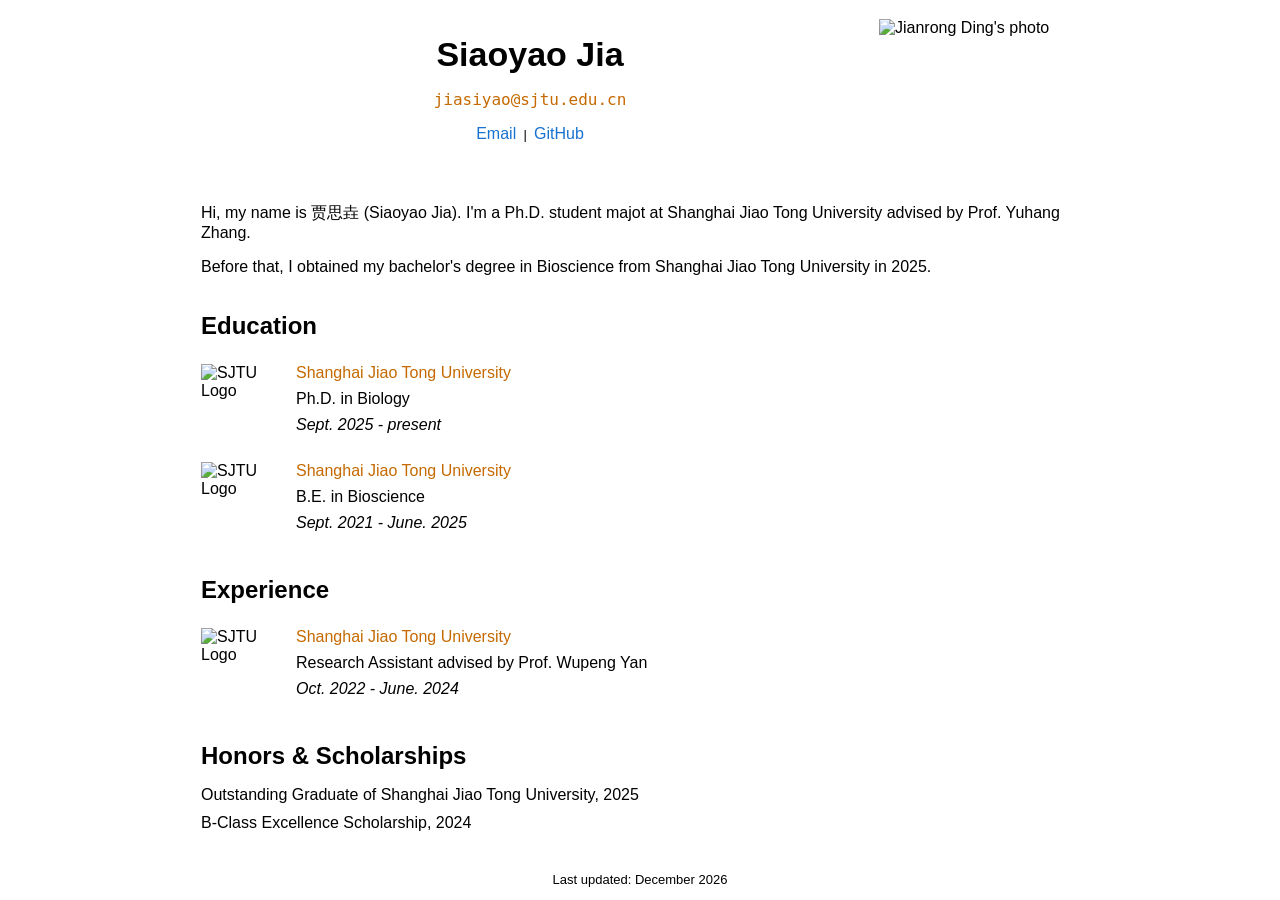
==== index.html @ ac620896 "Add files via upload" ====
<!DOCTYPE html>

<html>

<head>
    <meta charset="utf-8" />
    <meta name="viewport" content="width=device-width, initial-scale=1.0" />
    <title>Siaoyao Jia</title>
    <link rel="stylesheet" href="style.css" />
</head>

<body>
    <table id="main-table">
        <tr>
            <td>
                <table class="sub-table">
                    <tr>
                        <td class="td-with-padding">
                            <div class="info-container">
                                <div class="info-text">
                                    <p class="p-center" id="name">
                                        <name>Siaoyao Jia</name>
                                    </p>
                                    <p class="p-center" id="email">
                                        jiasiyao@sjtu.edu.cn
                                    </p>
        
                                    <p class="p-center smallerFont">
                                        <a href="mailto:jiasiyao@sjtu.edu.cn">Email</a>
                                        &nbsp;|&nbsp;
                                        <a href="https://github.com/lumiererere">GitHub</a>
                                    </p>
                                </div>
                                <img src="imgs/self.jpg" id="self-photo" alt="Jianrong Ding's photo">
                            </div>
                            <br>
                            <p>
                                Hi, my name is 贾思垚 (Siaoyao Jia). I'm a Ph.D. student majot at Shanghai Jiao Tong University advised by Prof. Yuhang Zhang.
                            </p>
                            <p>
                                Before that, I obtained my bachelor's degree in Bioscience from Shanghai Jiao Tong University in 2025.
                            </p>
                        </td>
                    </tr>
                </table>
                <table class="sub-table">
                    <tr>
                        <td class="td-with-padding">
                            <heading>Education</heading>
                            <ul class="no-bullets">
                                <li class="list-item-with-logo">
                                    <img src="imgs/sjtu.png" alt="SJTU Logo" class="logo">
                                    <div class="item-content">
                                        <p class="emphasis" style="margin-bottom: 8px; margin-top: 8px;">Shanghai Jiao Tong University</p>
                                        <p style="margin-bottom: 8px; margin-top: 8px;">Ph.D. in Biology</p>
                                        <p style="margin-bottom: 8px; margin-top: 8px;"><i>Sept. 2025 - present</i></p>
                                    </div>
                                </li>
                                <li class="list-item-with-logo">
                                    <img src="imgs/sjtu.png" alt="SJTU Logo" class="logo">
                                    <div class="item-content">
                                        <p class="emphasis" style="margin-bottom: 8px; margin-top: 8px;">Shanghai Jiao Tong University</span>
                                        <p style="margin-bottom: 8px; margin-top: 8px;">B.E. in Bioscience</p>
                                        <p style="margin-bottom: 8px; margin-top: 8px;"><i>Sept. 2021 - June. 2025</i></span>
                                    </div>
                                </li>
                            </ul>
                        </td>
                    </tr>

                    <tr>
                        <td class="td-with-padding">
                            <heading>Experience</heading>
                            <ol class="no-bullets">
                                <li class="list-item-with-logo">
                                    <img src="imgs/sjtu.png" alt="SJTU Logo" class="logo">
                                    <div class="item-content">
                                        <p class="emphasis" style="margin-bottom: 8px; margin-top: 8px;">Shanghai Jiao Tong University</p>
                                        <p style="margin-bottom: 8px; margin-top: 8px;">Research Assistant advised by Prof. Wupeng Yan</p>
                                        <p style="margin-bottom: 8px; margin-top: 8px;"><i>Oct. 2022 - June. 2024</i></p>
                                    </div>
                                </li>
                            </ol>
                        </td>
                    </tr>

                     
                    <tr>
                        <td class="td-with-padding">
                            <heading>Honors & Scholarships</heading>
                            <ol class="no-bullets">
                                <li class="li-margin">
                                    Outstanding Graduate of Shanghai Jiao Tong University, 2025
                                </li>
                                <li class="li-margin">
                                    B-Class Excellence Scholarship, 2024
                                </li>
                            </ol>
                        </td>
                    </tr>

                    <tr>
                    </tr>
                </table>
            </td>
        </tr>
    </table>
</body>

<p class="p-center smallerFont" id="lastEdited"></p>

<script>
    const lastModified = new Date(document.lastModified);
    const options = { year: 'numeric', month: 'long' };
    document.getElementById("lastEdited").textContent =
        "Last updated: " + lastModified.toLocaleDateString("en-US", options);
</script>

</html>
---- style.css ----
/* ---------Style for table------------- */
body,
td,
th,
tr,
p,
a {
    font-family: Helvetica, Ariel, sans-serif;
    font-size: 16px;
}

/* ---------Style for table------------- */
table {
    border: 0;
    margin: auto;
    border-spacing: 0;
    border-collapse: collapse;
}

/* Inherit from table and set its width */
#main-table {
    width: 900px;
}

/* Inherit from table and set its width */
.sub-table {
    width: 100%;
}

/* ---------Style for td-------------------- */

/* td-with-padding */
.td-with-padding {
    padding: 10px;
    width: 100%;
}

.td-no-padding {
    padding-left: 20px;
    width: 100%;
}

/* ---------Style for HOME button-------------------- */

.home {
    position: absolute;
    left: 80%;
}

/* ---------Style for p-------------------- */
.p-center {
    text-align: center;
}

.p-left {
    text-align: left;
}

#email {
    font-family: monospace;
    font-size: 16px;
    color: #c56900;
}

/* ---------Style for name-------------------- */
name {
    font-family: Helvetica, Ariel, sans-serif;
    font-size: 34px;
    font-weight: bold;
}

prj {
    font-family: Helvetica, Ariel, sans-seri;
    font-size: 26px;
}

/* ---------Style for span-------------------- */
.emphasis {
    color: #c56900;
}

.align-right {
    float: right;
    text-align: right;
}

.smallerFont {
    font-size: small;
}

/* ---------Style for a-------------------- */
a {
    color: #1772d0;
    text-decoration: none;
}
a:focus,
a:hover {
    color: #f09228;
    text-decoration: none;
}

/* ---------Style for li-------------------- */
.li-margin {
    margin-bottom: 10px;
}
/* ---------Style for my image-------------------- */
#Weiqi-image {
    width: 200px;
    border-radius: 125px;
}

/* ---------Style for project image-------------------- */
#prj-image {
    width: 840px;
}

/* ---------Style for heading-------------------- */
heading {
    font-family: Helvetica, Ariel, sans-serif;
    font-size: 24px;
    font-weight: bold;
}

.list-item-with-logo {
    display: flex;
    align-items: center; /* This aligns the logo and the text block vertically */
    margin-bottom: 12px;
}
.logo {
    width: 80px;
    height: 70px;
    margin-right: 15px;
    object-fit: contain;
    flex-shrink: 0;
}
.pub-img {
    width: 300px;
    height: 150px;
    margin-right: 10px;
    object-fit: contain;
    flex-shrink: 0;
}
.item-content {
    flex: 1;
}
    /* Remove default list styling */
.no-bullets {
    list-style-type: none;
    padding-left: 0;
}
#self-photo {
    width: 200px;
    height: 150px;
    border-radius: 0%;
    object-fit: contain;
    margin-left: 20px;
}
.info-container {
        display: flex;
        align-items: flex-start;
}
.info-text {
    flex-grow: 1;
}

.pub-title {
    margin: 0;
    margin-bottom: 3px;
    font-size: 17px;
    font-weight: bold;
}
.pub-authors {
    margin: 0;
    margin-bottom: 3px;
    font-size: 15px;
    color: gray;
}
.pub-authors .me {
    color: black;
    font-weight: bold;
}
.pub-venue {
    margin: 0;
    margin-bottom: 3px;
    font-size: 15px;
}
.pub-links {
    margin: 0;
    font-size: 15px;
  }
  .pub-links a {
    font-size: 15px;       /* ✅ enforce link size */
    text-decoration: none; /* optional: cleaner look */
    color: #0073e6;        /* optional: link color */
  }
  .pub-links a:hover {
    text-decoration: underline; /* hover effect */
  }

.publication {
    margin-bottom: 18px; /* space between publications */
    margin-left: 0;
}
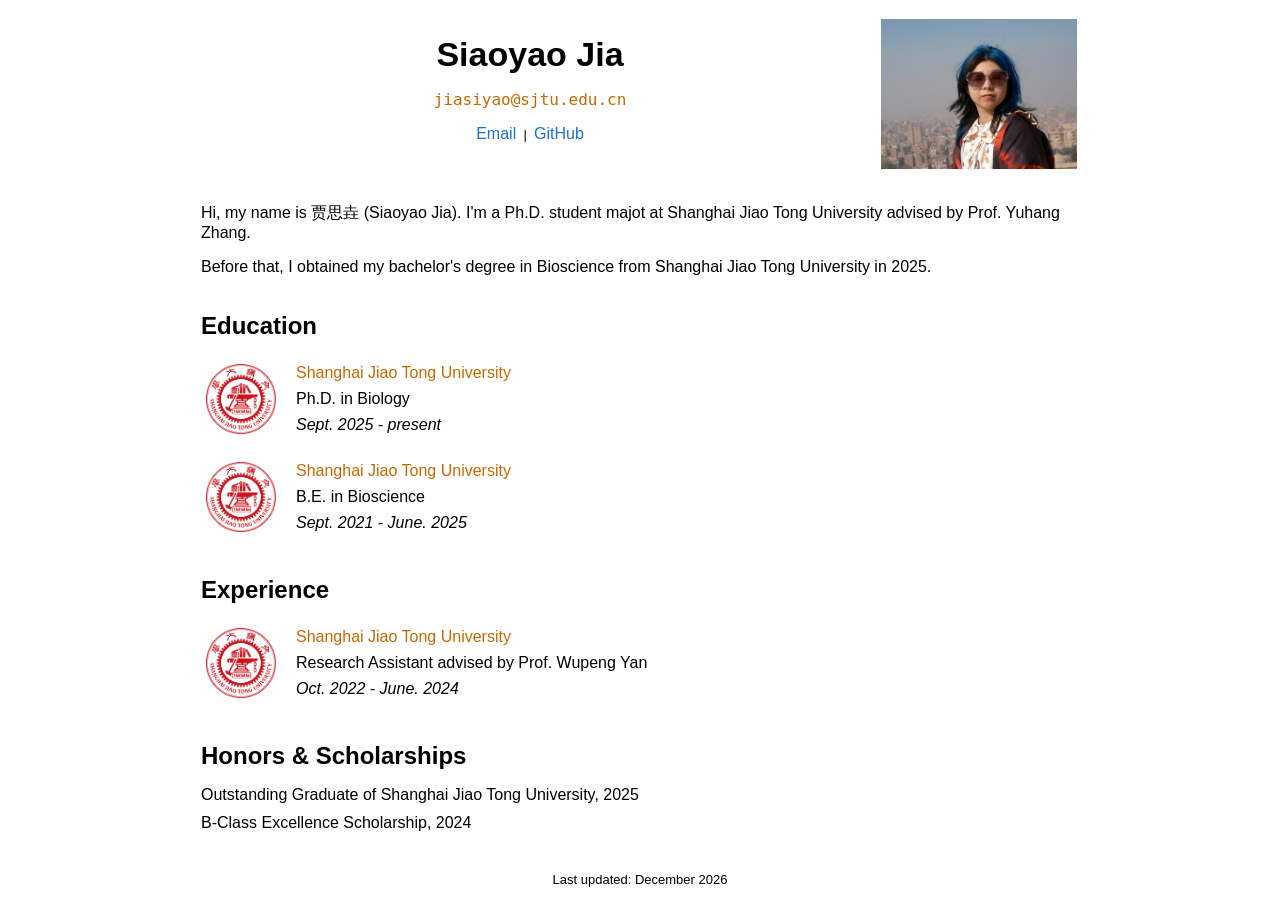
==== commit 15cbcfe9: "Update index.html" ====
--- a/index.html
+++ b/index.html
@@ -31,7 +31,7 @@
                                         <a href="https://github.com/lumiererere">GitHub</a>
                                     </p>
                                 </div>
-                                <img src="imgs/self.jpg" id="self-photo" alt="Jianrong Ding's photo">
+                                <img src="self.jpg" id="self-photo" alt="Siyao's photo">
                             </div>
                             <br>
                             <p>
@@ -49,7 +49,7 @@
                             <heading>Education</heading>
                             <ul class="no-bullets">
                                 <li class="list-item-with-logo">
-                                    <img src="imgs/sjtu.png" alt="SJTU Logo" class="logo">
+                                    <img src="sjtu.png" alt="SJTU Logo" class="logo">
                                     <div class="item-content">
                                         <p class="emphasis" style="margin-bottom: 8px; margin-top: 8px;">Shanghai Jiao Tong University</p>
                                         <p style="margin-bottom: 8px; margin-top: 8px;">Ph.D. in Biology</p>
@@ -57,7 +57,7 @@
                                     </div>
                                 </li>
                                 <li class="list-item-with-logo">
-                                    <img src="imgs/sjtu.png" alt="SJTU Logo" class="logo">
+                                    <img src="sjtu.png" alt="SJTU Logo" class="logo">
                                     <div class="item-content">
                                         <p class="emphasis" style="margin-bottom: 8px; margin-top: 8px;">Shanghai Jiao Tong University</span>
                                         <p style="margin-bottom: 8px; margin-top: 8px;">B.E. in Bioscience</p>
@@ -73,7 +73,7 @@
                             <heading>Experience</heading>
                             <ol class="no-bullets">
                                 <li class="list-item-with-logo">
-                                    <img src="imgs/sjtu.png" alt="SJTU Logo" class="logo">
+                                    <img src="sjtu.png" alt="SJTU Logo" class="logo">
                                     <div class="item-content">
                                         <p class="emphasis" style="margin-bottom: 8px; margin-top: 8px;">Shanghai Jiao Tong University</p>
                                         <p style="margin-bottom: 8px; margin-top: 8px;">Research Assistant advised by Prof. Wupeng Yan</p>
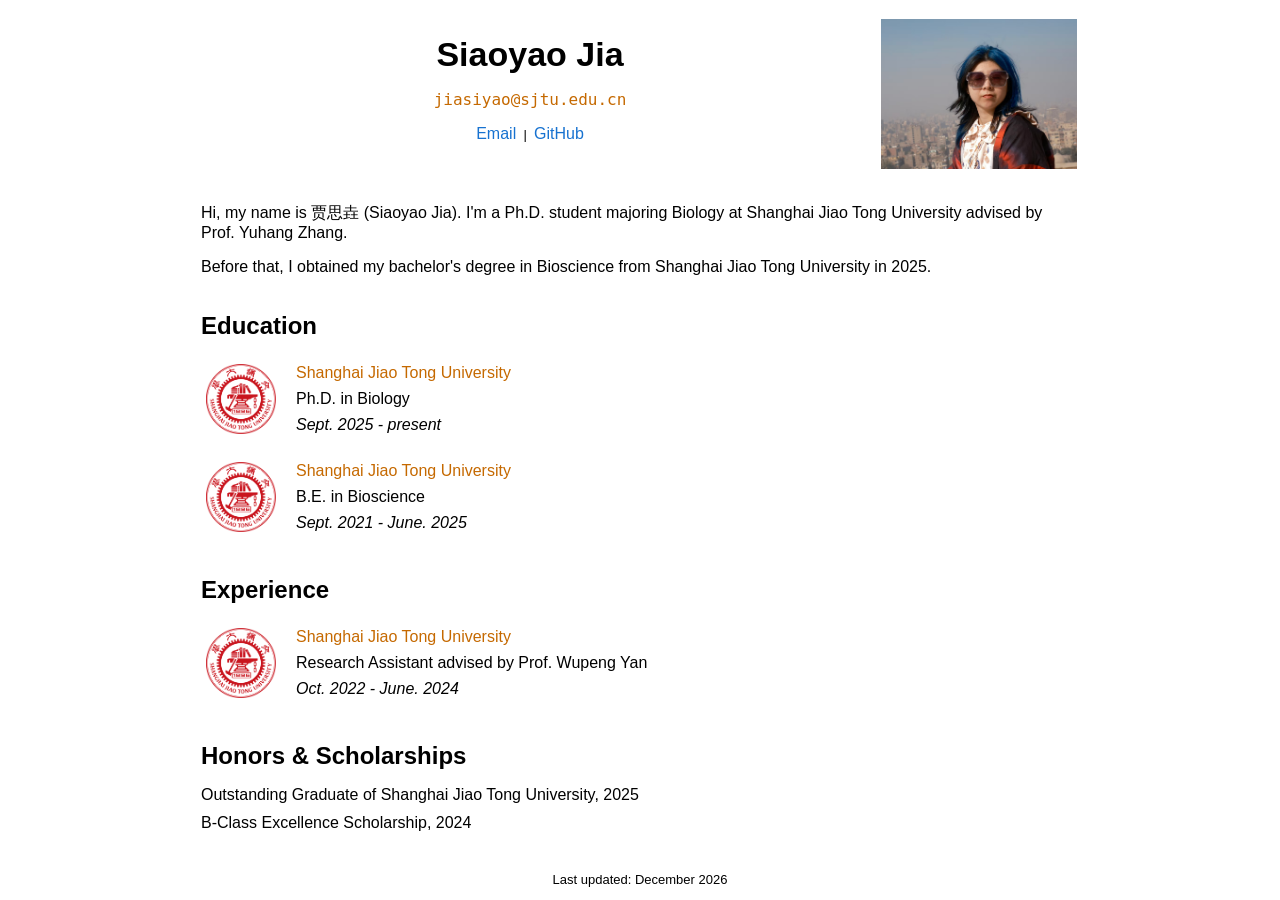
==== commit 6210c0ca: "Update index.html" ====
--- a/index.html
+++ b/index.html
@@ -35,7 +35,7 @@
                             </div>
                             <br>
                             <p>
-                                Hi, my name is 贾思垚 (Siaoyao Jia). I'm a Ph.D. student majot at Shanghai Jiao Tong University advised by Prof. Yuhang Zhang.
+                                Hi, my name is 贾思垚 (Siaoyao Jia). I'm a Ph.D. student majoring Biology at Shanghai Jiao Tong University advised by Prof. Yuhang Zhang.
                             </p>
                             <p>
                                 Before that, I obtained my bachelor's degree in Bioscience from Shanghai Jiao Tong University in 2025.
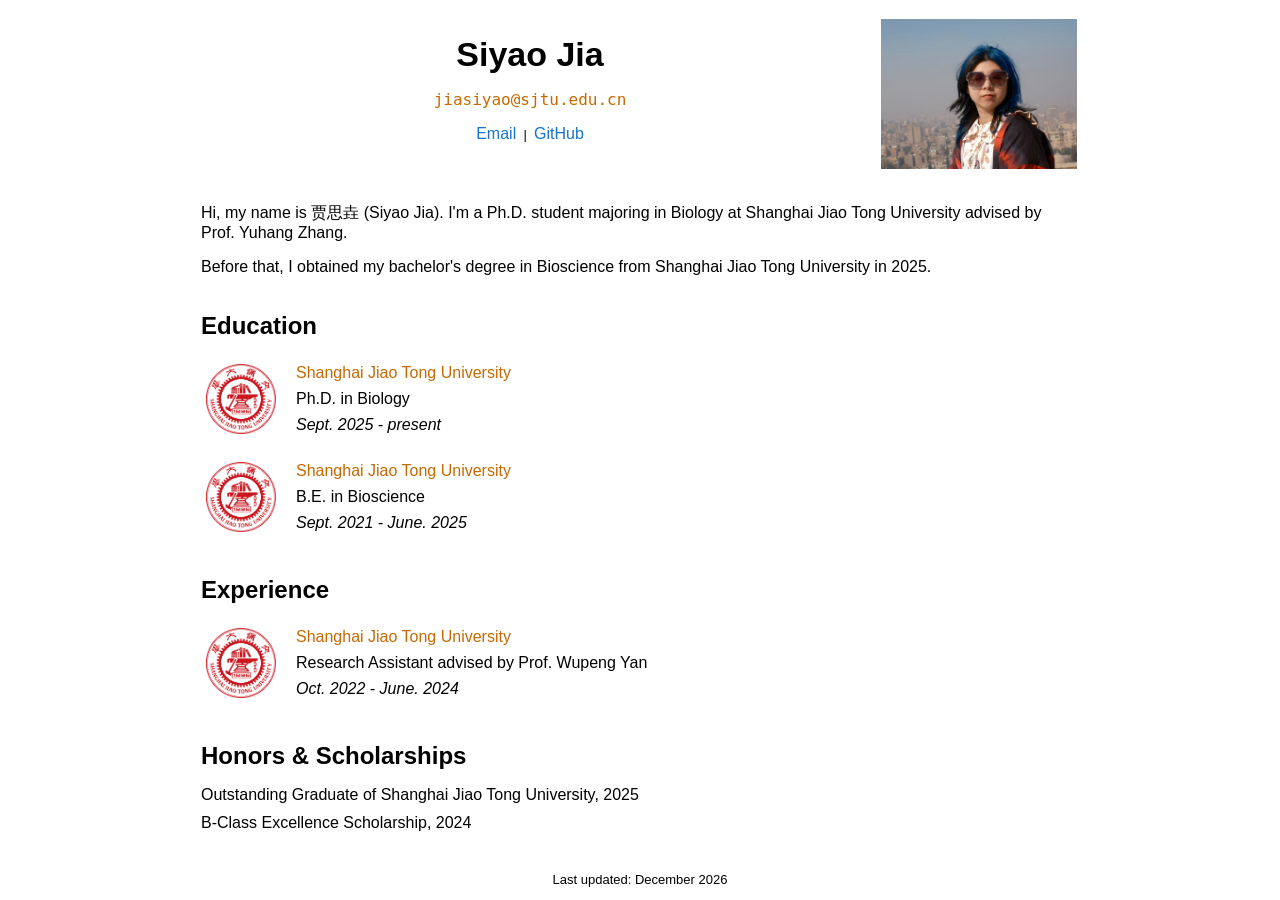
==== commit 4e0b0960: "Update index.html" ====
--- a/index.html
+++ b/index.html
@@ -5,7 +5,7 @@
 <head>
     <meta charset="utf-8" />
     <meta name="viewport" content="width=device-width, initial-scale=1.0" />
-    <title>Siaoyao Jia</title>
+    <title>Siyao Jia</title>
     <link rel="stylesheet" href="style.css" />
 </head>
 
@@ -19,7 +19,7 @@
                             <div class="info-container">
                                 <div class="info-text">
                                     <p class="p-center" id="name">
-                                        <name>Siaoyao Jia</name>
+                                        <name>Siyao Jia</name>
                                     </p>
                                     <p class="p-center" id="email">
                                         jiasiyao@sjtu.edu.cn
@@ -35,7 +35,7 @@
                             </div>
                             <br>
                             <p>
-                                Hi, my name is 贾思垚 (Siaoyao Jia). I'm a Ph.D. student majoring Biology at Shanghai Jiao Tong University advised by Prof. Yuhang Zhang.
+                                Hi, my name is 贾思垚 (Siyao Jia). I'm a Ph.D. student majoring in Biology at Shanghai Jiao Tong University advised by Prof. Yuhang Zhang.
                             </p>
                             <p>
                                 Before that, I obtained my bachelor's degree in Bioscience from Shanghai Jiao Tong University in 2025.
